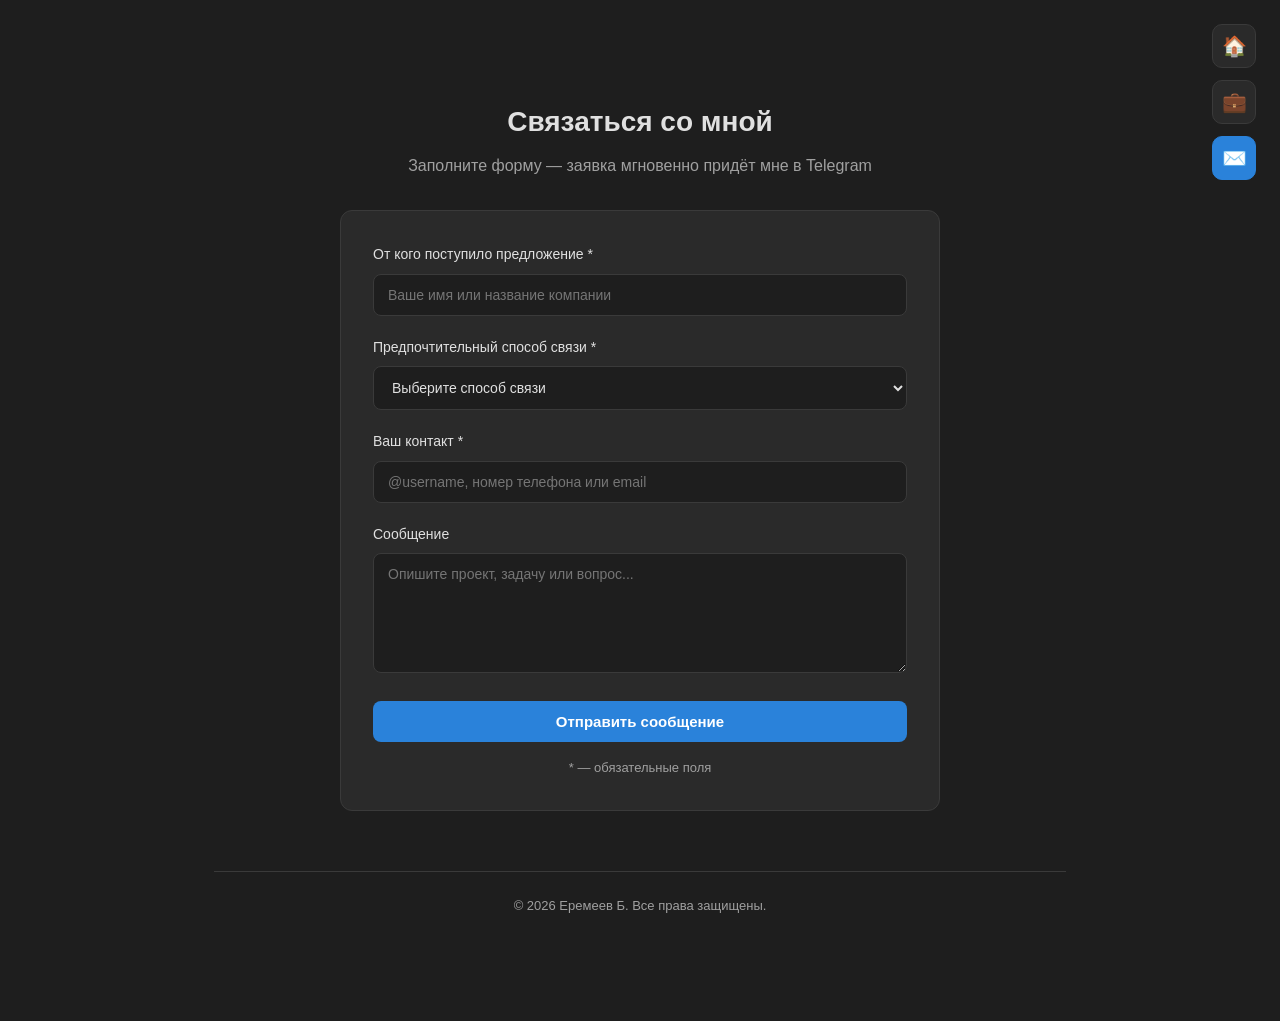
==== contact.html @ 94fbabbf "Frontend: portfolio site" ====
<!DOCTYPE html>
<html lang="ru">
<head>
  <meta charset="UTF-8">
  <meta name="viewport" content="width=device-width, initial-scale=1.0">
  <title>Связаться — Портфолио</title>
  <link rel="stylesheet" href="css/style.css">
</head>
<body>

  <nav class="nav">
    <a href="index.html" class="nav-item">
      <span class="nav-label">Главная</span>
      <span class="nav-icon">🏠</span>
    </a>
    <a href="works.html" class="nav-item">
      <span class="nav-label">Работы</span>
      <span class="nav-icon">💼</span>
    </a>
    <a href="contact.html" class="nav-item active">
      <span class="nav-label">Связаться</span>
      <span class="nav-icon">✉️</span>
    </a>
  </nav>

  <main class="container">
    <h1 class="page-title" style="text-align:center;">Связаться со мной</h1>
    <p class="page-subtitle" style="text-align:center;">Заполните форму — заявка мгновенно придёт мне в Telegram</p>

    <form class="contact-form" id="contactForm">
      <div class="form-group">
        <label for="name">От кого поступило предложение *</label>
        <input type="text" id="name" name="name"
               placeholder="Ваше имя или название компании" required maxlength="100">
      </div>

      <div class="form-group">
        <label for="method">Предпочтительный способ связи *</label>
        <select id="method" name="method" required>
          <option value="" disabled selected>Выберите способ связи</option>
          <option value="telegram">Telegram</option>
          <option value="max">Max</option>
          <option value="email">Email</option>
        </select>
      </div>

      <div class="form-group">
        <label for="contact">Ваш контакт *</label>
        <input type="text" id="contact" name="contact"
               placeholder="@username, номер телефона или email" required maxlength="200">
      </div>

      <div class="form-group">
        <label for="message">Сообщение</label>
        <textarea id="message" name="message"
                  placeholder="Опишите проект, задачу или вопрос..."
                  maxlength="2000"></textarea>
      </div>

      <button type="submit" class="btn btn-primary" id="submitBtn"
              style="width:100%; justify-content:center;">
        Отправить сообщение
      </button>

      <p class="form-note">* — обязательные поля</p>
    </form>

    <footer>© 2026 Еремеев Б. Все права защищены.</footer>
  </main>

  <div class="toast" id="toast"></div>

  <script src="js/main.js"></script>
</body>
</html>
---- css/style.css ----
/* css/style.css */
* {
  margin: 0;
  padding: 0;
  box-sizing: border-box;
}

:root {
  --bg: #1e1e1e;
  --bg-card: #2a2a2a;
  --text: #e0e0e0;
  --text-muted: #a0a0a0;
  --accent: #2a82da;
  --accent-hover: #3a92ea;
  --border: #3a3a3a;
}

body {
  font-family: 'Segoe UI', Arial, sans-serif;
  background: var(--bg);
  color: var(--text);
  line-height: 1.6;
  min-height: 100vh;
}

/* === Меню справа сверху === */
.nav {
  position: fixed;
  top: 24px;
  right: 24px;
  display: flex;
  flex-direction: column;
  gap: 12px;
  z-index: 100;
}

.nav-item {
  display: flex;
  align-items: center;
  justify-content: flex-end;
  gap: 0;
  text-decoration: none;
  color: var(--text);
  cursor: pointer;
  transition: gap 0.3s ease;
}

/* При наведении — иконка отодвигается влево, появляется текст */
.nav-item:hover {
  gap: 10px;
}

.nav-item .nav-label {
  opacity: 0;
  transform: translateX(10px);
  transition: opacity 0.3s ease, transform 0.3s ease;
  font-size: 14px;
  white-space: nowrap;
  background: var(--bg-card);
  padding: 4px 10px;
  border-radius: 6px;
  border: 1px solid var(--border);
}

.nav-item:hover .nav-label {
  opacity: 1;
  transform: translateX(0);
}

.nav-icon {
  width: 44px;
  height: 44px;
  display: flex;
  align-items: center;
  justify-content: center;
  background: var(--bg-card);
  border: 1px solid var(--border);
  border-radius: 10px;
  font-size: 20px;
  transition: background 0.3s ease, border-color 0.3s ease;
  flex-shrink: 0;
}

.nav-item:hover .nav-icon {
  background: var(--accent);
  border-color: var(--accent);
}

.nav-item.active .nav-icon {
  background: var(--accent);
  border-color: var(--accent);
}

/* === Контент === */
.container {
  max-width: 900px;
  margin: 0 auto;
  padding: 100px 24px 80px;
}

/* Главная */
.hero {
  display: flex;
  flex-direction: column;
  align-items: center;
  text-align: center;
  gap: 24px;
  padding-top: 40px;
}

.avatar {
  width: 160px;
  height: 160px;
  border-radius: 50%;
  object-fit: cover;
  border: 4px solid var(--accent);
  box-shadow: 0 0 30px rgba(42, 130, 218, 0.3);
}

.hero h1 {
  font-size: 32px;
  font-weight: 700;
}

.hero .subtitle {
  font-size: 18px;
  color: var(--accent);
  font-weight: 500;
}

.about-text {
  max-width: 700px;
  text-align: left;
  color: var(--text-muted);
  font-size: 15px;
  line-height: 1.8;
}

.about-text p {
  margin-bottom: 12px;
}

.skills {
  display: flex;
  flex-wrap: wrap;
  gap: 8px;
  justify-content: center;
  margin-top: 8px;
}

.skill-tag {
  background: var(--bg-card);
  border: 1px solid var(--border);
  padding: 6px 14px;
  border-radius: 20px;
  font-size: 13px;
  color: var(--text);
}

/* Кнопки */
.buttons {
  display: flex;
  gap: 16px;
  flex-wrap: wrap;
  justify-content: center;
  margin-top: 24px;
}

.btn {
  display: inline-flex;
  align-items: center;
  gap: 8px;
  padding: 12px 24px;
  border-radius: 8px;
  text-decoration: none;
  font-weight: 600;
  font-size: 15px;
  border: none;
  cursor: pointer;
  transition: transform 0.2s ease, background 0.3s ease, box-shadow 0.3s ease;
}

.btn-primary {
  background: var(--accent);
  color: white;
}

.btn-primary:hover {
  background: var(--accent-hover);
  transform: translateY(-2px);
  box-shadow: 0 8px 20px rgba(42, 130, 218, 0.3);
}

.btn-outline {
  background: transparent;
  color: var(--text);
  border: 1px solid var(--border);
}

.btn-outline:hover {
  border-color: var(--accent);
  color: var(--accent);
  transform: translateY(-2px);
}

/* === Работы === */
.page-title {
  font-size: 28px;
  margin-bottom: 8px;
}

.page-subtitle {
  color: var(--text-muted);
  margin-bottom: 32px;
}

.projects {
  display: grid;
  grid-template-columns: 1fr;
  gap: 24px;
}

.project-card {
  background: var(--bg-card);
  border: 1px solid var(--border);
  border-radius: 12px;
  padding: 24px;
  transition: transform 0.2s ease, border-color 0.3s ease;
}

.project-card:hover {
  transform: translateY(-4px);
  border-color: var(--accent);
}

.project-card h3 {
  font-size: 20px;
  margin-bottom: 8px;
}

.project-card .project-desc {
  color: var(--text-muted);
  font-size: 14px;
  margin-bottom: 16px;
}

.project-tech {
  display: flex;
  flex-wrap: wrap;
  gap: 6px;
  margin-bottom: 16px;
}

.tech-tag {
  background: rgba(42, 130, 218, 0.15);
  color: var(--accent);
  padding: 4px 10px;
  border-radius: 6px;
  font-size: 12px;
  font-weight: 500;
}

.project-links {
  display: flex;
  gap: 12px;
  flex-wrap: wrap;
}

.project-links .btn {
  padding: 8px 16px;
  font-size: 13px;
}

.project-image {
  width: 100%;
  border-radius: 8px;
  margin-bottom: 16px;
  border: 1px solid var(--border);
}

/* === Контакты === */
.contact-form {
  background: var(--bg-card);
  border: 1px solid var(--border);
  border-radius: 12px;
  padding: 32px;
  max-width: 600px;
  margin: 0 auto;
}

.form-group {
  margin-bottom: 20px;
}

.form-group label {
  display: block;
  margin-bottom: 8px;
  font-size: 14px;
  color: var(--text);
  font-weight: 500;
}

.form-group input,
.form-group select,
.form-group textarea {
  width: 100%;
  padding: 12px 14px;
  background: var(--bg);
  border: 1px solid var(--border);
  border-radius: 8px;
  color: var(--text);
  font-size: 14px;
  font-family: inherit;
  transition: border-color 0.3s ease;
}

.form-group input:focus,
.form-group select:focus,
.form-group textarea:focus {
  outline: none;
  border-color: var(--accent);
}

.form-group textarea {
  resize: vertical;
  min-height: 120px;
}

.form-group select {
  cursor: pointer;
}

.form-note {
  font-size: 13px;
  color: var(--text-muted);
  margin-top: 16px;
  text-align: center;
}

/* Уведомление */
.toast {
  position: fixed;
  bottom: 24px;
  left: 50%;
  transform: translateX(-50%) translateY(100px);
  background: var(--accent);
  color: white;
  padding: 14px 24px;
  border-radius: 8px;
  font-size: 14px;
  font-weight: 500;
  opacity: 0;
  transition: all 0.4s ease;
  z-index: 200;
}

.toast.show {
  transform: translateX(-50%) translateY(0);
  opacity: 1;
}

/* Футер */
footer {
  text-align: center;
  padding: 24px;
  color: var(--text-muted);
  font-size: 13px;
  border-top: 1px solid var(--border);
  margin-top: 60px;
}

/* Адаптив */
@media (max-width: 600px) {
  .nav {
    top: 12px;
    right: 12px;
    flex-direction: row;
  }
  .nav-item:hover {
    gap: 0;
  }
  .nav-item .nav-label {
    display: none;
  }
  .container {
    padding: 80px 16px 60px;
  }
  .hero h1 { font-size: 24px; }
  .avatar { width: 120px; height: 120px; }
}
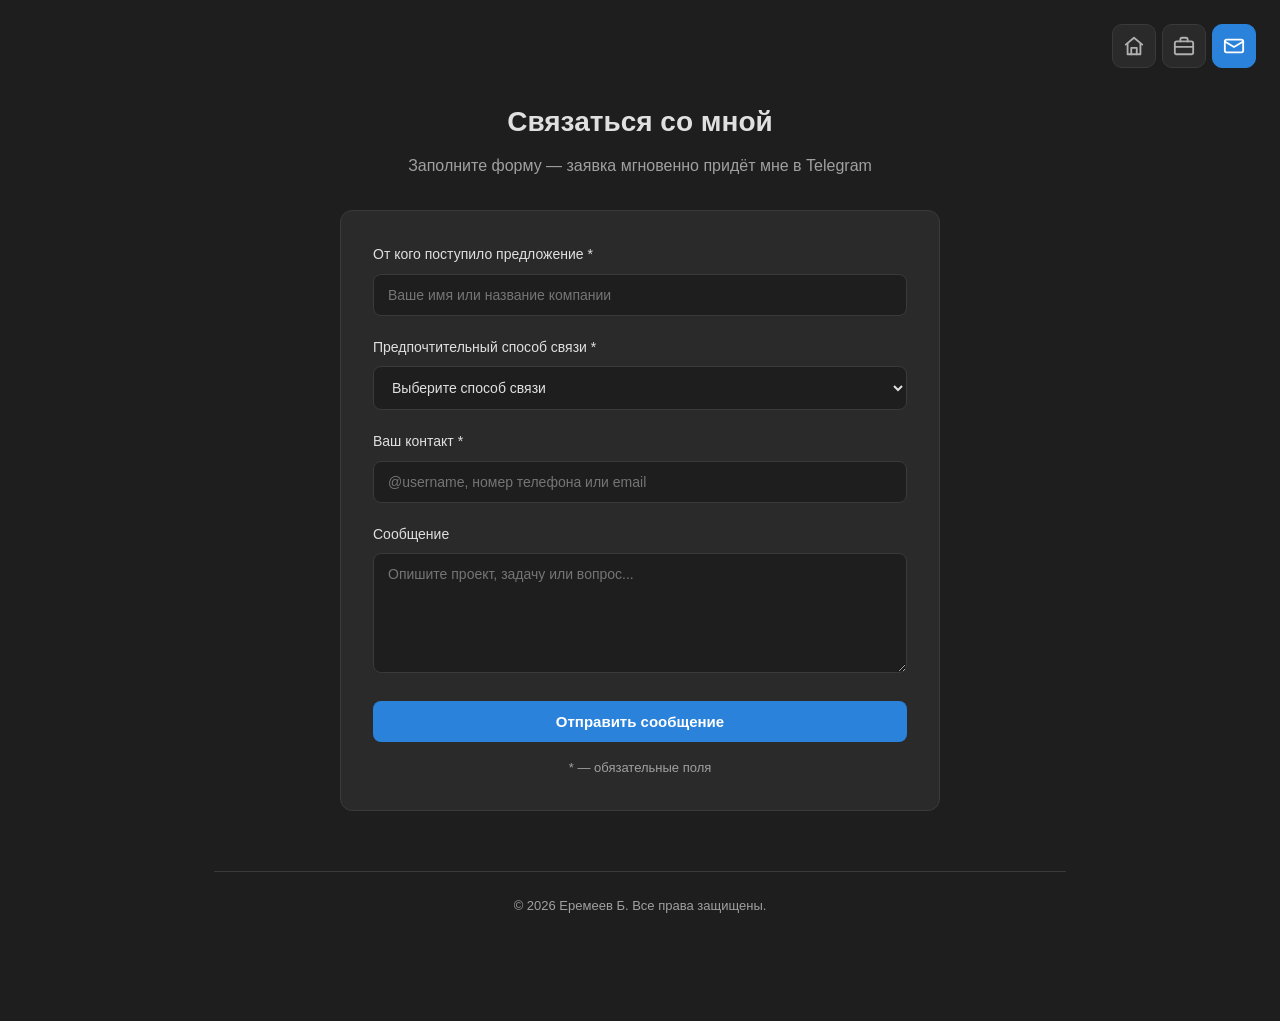
==== commit e3af3cba: "Update works layout: horizontal cards, remove excel screenshot, fix nav" ====
--- a/contact.html
+++ b/contact.html
@@ -10,16 +10,33 @@
 
   <nav class="nav">
     <a href="index.html" class="nav-item">
+      <span class="nav-icon">
+        <svg viewBox="0 0 24 24" xmlns="http://www.w3.org/2000/svg">
+          <path d="M3 10.5L12 3l9 7.5"/>
+          <path d="M5 9.5V21h14V9.5"/>
+          <path d="M9 21V14h6v7"/>
+        </svg>
+      </span>
       <span class="nav-label">Главная</span>
-      <span class="nav-icon">🏠</span>
     </a>
     <a href="works.html" class="nav-item">
+      <span class="nav-icon">
+        <svg viewBox="0 0 24 24" xmlns="http://www.w3.org/2000/svg">
+          <rect x="2" y="7" width="20" height="14" rx="2"/>
+          <path d="M8 7V5a2 2 0 0 1 2-2h4a2 2 0 0 1 2 2v2"/>
+          <path d="M2 13h20"/>
+        </svg>
+      </span>
       <span class="nav-label">Работы</span>
-      <span class="nav-icon">💼</span>
     </a>
     <a href="contact.html" class="nav-item active">
+      <span class="nav-icon">
+        <svg viewBox="0 0 24 24" xmlns="http://www.w3.org/2000/svg">
+          <rect x="2" y="5" width="20" height="14" rx="2"/>
+          <path d="M2 7l10 6 10-6"/>
+        </svg>
+      </span>
       <span class="nav-label">Связаться</span>
-      <span class="nav-icon">✉️</span>
     </a>
   </nav>
 
--- a/css/style.css
+++ b/css/style.css
@@ -29,42 +29,44 @@
   top: 24px;
   right: 24px;
   display: flex;
+  flex-direction: row;
+  gap: 6px;
+  z-index: 100;
+}
+
+.nav-item {
+  position: relative;
+  display: flex;
   flex-direction: column;
-  gap: 12px;
-  z-index: 100;
-}
-
-.nav-item {
-  display: flex;
   align-items: center;
-  justify-content: flex-end;
-  gap: 0;
+  justify-content: center;
   text-decoration: none;
   color: var(--text);
   cursor: pointer;
-  transition: gap 0.3s ease;
-}
-
-/* При наведении — иконка отодвигается влево, появляется текст */
-.nav-item:hover {
-  gap: 10px;
-}
-
+}
+
+/* Текст снизу от иконки */
 .nav-item .nav-label {
-  opacity: 0;
-  transform: translateX(10px);
-  transition: opacity 0.3s ease, transform 0.3s ease;
-  font-size: 14px;
+  position: absolute;
+  top: 100%;
+  left: 50%;
+  transform: translate(-50%, -6px);
+  margin-top: 8px;
+  font-size: 12px;
   white-space: nowrap;
   background: var(--bg-card);
   padding: 4px 10px;
   border-radius: 6px;
   border: 1px solid var(--border);
+  color: var(--text);
+  opacity: 0;
+  pointer-events: none;
+  transition: opacity 0.3s ease, transform 0.3s ease;
 }
 
 .nav-item:hover .nav-label {
   opacity: 1;
-  transform: translateX(0);
+  transform: translate(-50%, 0);
 }
 
 .nav-icon {
@@ -76,19 +78,31 @@
   background: var(--bg-card);
   border: 1px solid var(--border);
   border-radius: 10px;
-  font-size: 20px;
-  transition: background 0.3s ease, border-color 0.3s ease;
+  transition: background 0.3s ease, border-color 0.3s ease, color 0.3s ease;
   flex-shrink: 0;
+  color: #b0b0b0;
+}
+
+.nav-icon svg {
+  width: 22px;
+  height: 22px;
+  stroke: currentColor;
+  fill: none;
+  stroke-width: 2;
+  stroke-linecap: round;
+  stroke-linejoin: round;
 }
 
 .nav-item:hover .nav-icon {
   background: var(--accent);
   border-color: var(--accent);
+  color: #ffffff;
 }
 
 .nav-item.active .nav-icon {
   background: var(--accent);
   border-color: var(--accent);
+  color: #ffffff;
 }
 
 /* === Контент === */
@@ -138,6 +152,10 @@
 
 .about-text p {
   margin-bottom: 12px;
+}
+
+.about-text strong {
+  color: var(--text);
 }
 
 .skills {
@@ -224,13 +242,43 @@
   background: var(--bg-card);
   border: 1px solid var(--border);
   border-radius: 12px;
-  padding: 24px;
+  overflow: hidden;
   transition: transform 0.2s ease, border-color 0.3s ease;
 }
 
 .project-card:hover {
   transform: translateY(-4px);
   border-color: var(--accent);
+}
+
+/* Горизонтальная раскладка: слева скрин, справа текст */
+.project-layout {
+  display: flex;
+  gap: 20px;
+  padding: 20px;
+  align-items: flex-start;
+}
+
+.project-image-col {
+  flex: 0 0 320px;
+  max-width: 320px;
+}
+
+.project-main-image {
+  width: 100%;
+  height: 200px;
+  object-fit: cover;
+  border-radius: 8px;
+  border: 1px solid var(--border);
+  background: #181818;
+  display: block;
+}
+
+.project-body {
+  flex: 1;
+  display: flex;
+  flex-direction: column;
+  padding: 0;
 }
 
 .project-card h3 {
@@ -264,6 +312,7 @@
   display: flex;
   gap: 12px;
   flex-wrap: wrap;
+  margin-top: auto;
 }
 
 .project-links .btn {
@@ -271,11 +320,78 @@
   font-size: 13px;
 }
 
-.project-image {
+/* Развёрнутая часть проекта */
+.project-details {
+  max-height: 0;
+  overflow: hidden;
+  transition: max-height 0.5s ease;
+}
+
+.project-details.expanded {
+  max-height: 2000px;
+}
+
+.project-details-inner {
+  padding: 16px 24px 24px;
+  border-top: 1px solid var(--border);
+  margin-top: 0;
+}
+
+.project-details-inner h4 {
+  font-size: 16px;
+  margin-bottom: 12px;
+  color: var(--accent);
+  margin-top: 16px;
+}
+
+.project-details-inner h4:first-child {
+  margin-top: 0;
+}
+
+.project-details-inner p {
+  color: var(--text-muted);
+  font-size: 14px;
+  margin-bottom: 16px;
+}
+
+.gallery {
+  display: grid;
+  grid-template-columns: repeat(auto-fit, minmax(200px, 1fr));
+  gap: 12px;
+  margin-top: 12px;
+}
+
+.gallery img {
   width: 100%;
+  height: 160px;
+  object-fit: cover;
   border-radius: 8px;
-  margin-bottom: 16px;
-  border: 1px solid var(--border);
+  border: 1px solid var(--border);
+  cursor: pointer;
+  transition: transform 0.2s ease, border-color 0.3s ease;
+}
+
+.gallery img:hover {
+  transform: scale(1.03);
+  border-color: var(--accent);
+}
+
+/* Карточка проекта без картинки (вертикальная) */
+.project-card--no-image .project-body {
+  padding: 24px;
+}
+
+.project-card--no-image h3 {
+  margin-bottom: 12px;
+}
+
+.project-details-inner code {
+  background: #181818;
+  color: var(--accent);
+  padding: 2px 6px;
+  border-radius: 4px;
+  font-family: 'Consolas', monospace;
+  font-size: 13px;
 }
 
 /* === Контакты === */
@@ -352,6 +468,7 @@
   opacity: 0;
   transition: all 0.4s ease;
   z-index: 200;
+  pointer-events: none;
 }
 
 .toast.show {
@@ -369,15 +486,27 @@
   margin-top: 60px;
 }
 
-/* Адаптив */
+/* === Адаптив === */
+@media (max-width: 700px) {
+  .project-layout {
+    flex-direction: column;
+  }
+  .project-image-col {
+    flex: 0 0 auto;
+    max-width: 100%;
+    width: 100%;
+  }
+  .project-main-image {
+    height: 200px;
+  }
+}
+
 @media (max-width: 600px) {
   .nav {
     top: 12px;
     right: 12px;
     flex-direction: row;
-  }
-  .nav-item:hover {
-    gap: 0;
+    gap: 6px;
   }
   .nav-item .nav-label {
     display: none;
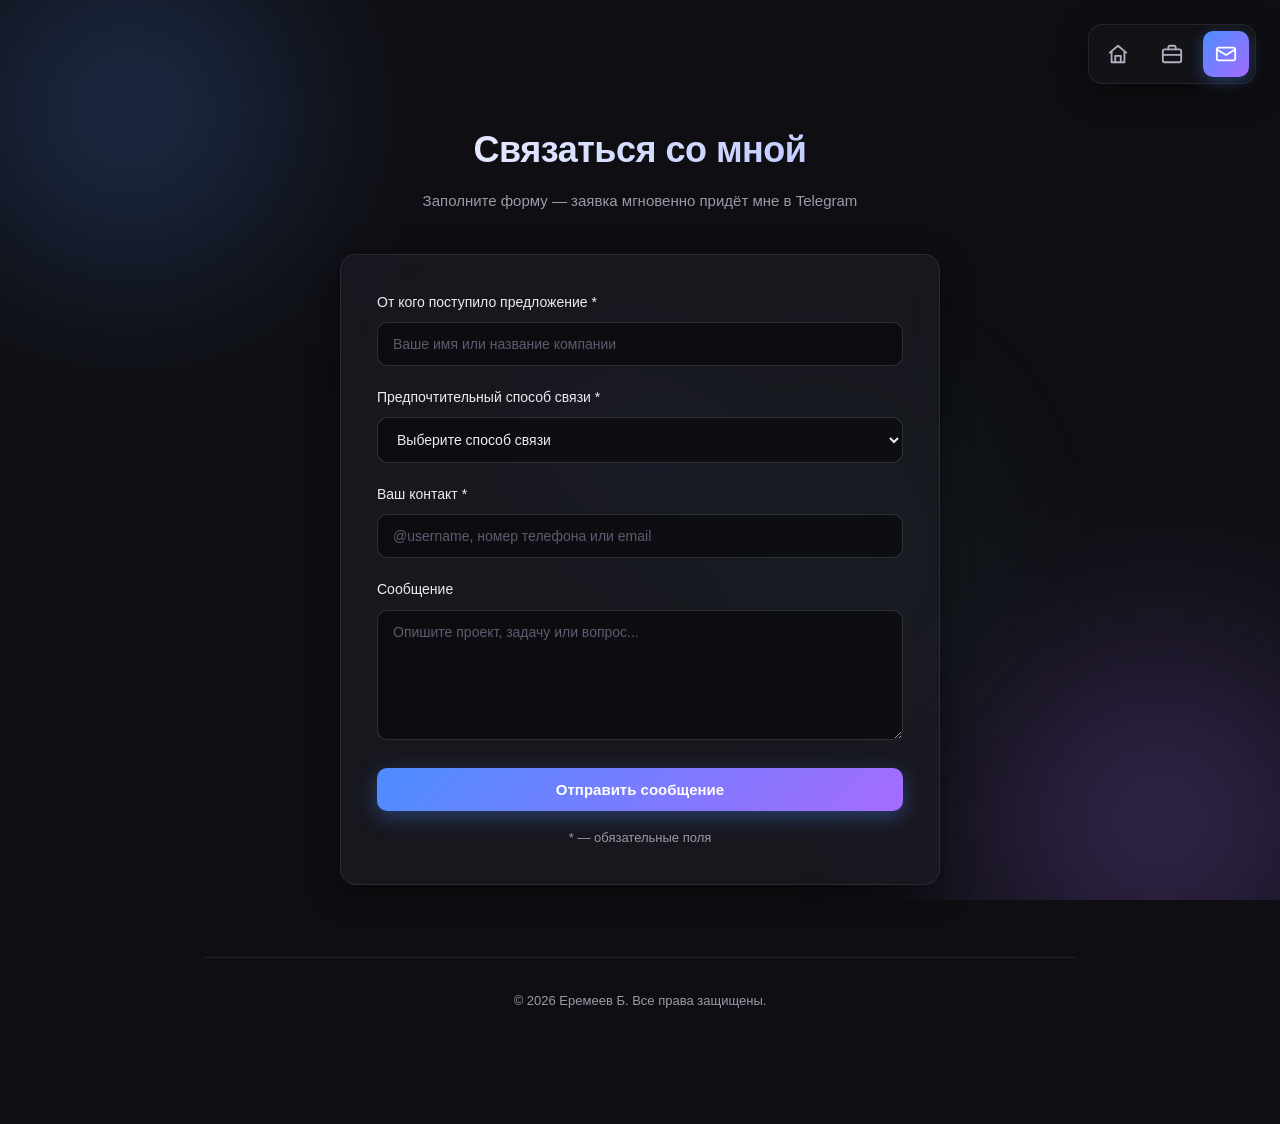
==== commit 248af0e6: "feat: редизайн сайта + проект Gesture App + картинки проектов 1:1" ====
--- a/contact.html
+++ b/contact.html
@@ -7,6 +7,14 @@
   <link rel="stylesheet" href="css/style.css">
 </head>
 <body>
+
+  <div class="bg-orbs">
+    <span class="orb orb-1"></span>
+    <span class="orb orb-2"></span>
+    <span class="orb orb-3"></span>
+  </div>
+
+  <div class="cursor-glow" id="cursorGlow"></div>
 
   <nav class="nav">
     <a href="index.html" class="nav-item">
@@ -41,10 +49,12 @@
   </nav>
 
   <main class="container">
-    <h1 class="page-title" style="text-align:center;">Связаться со мной</h1>
-    <p class="page-subtitle" style="text-align:center;">Заполните форму — заявка мгновенно придёт мне в Telegram</p>
+    <header class="page-header reveal">
+      <h1 class="page-title">Связаться со мной</h1>
+      <p class="page-subtitle">Заполните форму — заявка мгновенно придёт мне в Telegram</p>
+    </header>
 
-    <form class="contact-form" id="contactForm">
+    <form class="contact-form reveal" id="contactForm" novalidate>
       <div class="form-group">
         <label for="name">От кого поступило предложение *</label>
         <input type="text" id="name" name="name"
@@ -74,9 +84,8 @@
                   maxlength="2000"></textarea>
       </div>
 
-      <button type="submit" class="btn btn-primary" id="submitBtn"
-              style="width:100%; justify-content:center;">
-        Отправить сообщение
+      <button type="submit" class="btn btn-primary btn-block" id="submitBtn">
+        <span class="btn-text">Отправить сообщение</span>
       </button>
 
       <p class="form-note">* — обязательные поля</p>
@@ -86,6 +95,7 @@
   </main>
 
   <div class="toast" id="toast"></div>
+  <button class="to-top" id="toTop" aria-label="Наверх">↑</button>
 
   <script src="js/main.js"></script>
 </body>
--- a/css/style.css
+++ b/css/style.css
@@ -1,4 +1,4 @@
-/* css/style.css */
+/* === Базовые стили === */
 * {
   margin: 0;
   padding: 0;
@@ -6,22 +6,91 @@
 }
 
 :root {
-  --bg: #1e1e1e;
-  --bg-card: #2a2a2a;
-  --text: #e0e0e0;
-  --text-muted: #a0a0a0;
-  --accent: #2a82da;
-  --accent-hover: #3a92ea;
-  --border: #3a3a3a;
-}
+  --bg: #0f0f13;
+  --bg-soft: #16161c;
+  --bg-card: rgba(28, 28, 36, 0.7);
+  --bg-card-solid: #1c1c24;
+  --text: #ececf2;
+  --text-muted: #9a9aab;
+  --accent: #4d8dff;
+  --accent-2: #a56bff;
+  --accent-hover: #6a9dff;
+  --border: rgba(255, 255, 255, 0.08);
+  --border-strong: rgba(255, 255, 255, 0.14);
+  --glow: rgba(77, 141, 255, 0.35);
+  --radius: 16px;
+  --radius-sm: 10px;
+  --shadow: 0 8px 32px rgba(0, 0, 0, 0.45);
+  --shadow-hover: 0 20px 48px rgba(0, 0, 0, 0.6);
+  --transition: 0.3s cubic-bezier(0.2, 0.8, 0.2, 1);
+}
+
+html { scroll-behavior: smooth; }
 
 body {
-  font-family: 'Segoe UI', Arial, sans-serif;
+  font-family: 'Segoe UI', 'Inter', Arial, sans-serif;
   background: var(--bg);
   color: var(--text);
-  line-height: 1.6;
+  line-height: 1.65;
   min-height: 100vh;
-}
+  overflow-x: hidden;
+  position: relative;
+  -webkit-font-smoothing: antialiased;
+}
+
+::selection { background: var(--accent); color: #fff; }
+
+/* === Анимированные фоновые блики === */
+.bg-orbs {
+  position: fixed;
+  inset: 0;
+  pointer-events: none;
+  z-index: 0;
+  overflow: hidden;
+}
+.orb {
+  position: absolute;
+  border-radius: 50%;
+  filter: blur(90px);
+  opacity: 0.35;
+  animation: float 18s ease-in-out infinite;
+}
+.orb-1 {
+  width: 460px; height: 460px;
+  background: radial-gradient(circle, var(--accent), transparent 70%);
+  top: -120px; left: -100px;
+}
+.orb-2 {
+  width: 520px; height: 520px;
+  background: radial-gradient(circle, var(--accent-2), transparent 70%);
+  bottom: -180px; right: -140px;
+  animation-delay: -6s;
+}
+.orb-3 {
+  width: 360px; height: 360px;
+  background: radial-gradient(circle, #2dd4bf, transparent 70%);
+  top: 40%; left: 50%;
+  opacity: 0.18;
+  animation-delay: -12s;
+}
+@keyframes float {
+  0%, 100% { transform: translate(0, 0) scale(1); }
+  33% { transform: translate(40px, -30px) scale(1.08); }
+  66% { transform: translate(-30px, 30px) scale(0.95); }
+}
+
+/* === Свечение за курсором === */
+.cursor-glow {
+  position: fixed;
+  width: 320px; height: 320px;
+  border-radius: 50%;
+  background: radial-gradient(circle, rgba(77, 141, 255, 0.10), transparent 65%);
+  pointer-events: none;
+  transform: translate(-50%, -50%);
+  transition: opacity 0.3s ease;
+  z-index: 1;
+}
+@media (pointer: coarse) { .cursor-glow { display: none; } }
 
 /* === Меню справа сверху === */
 .nav {
@@ -30,14 +99,20 @@
   right: 24px;
   display: flex;
   flex-direction: row;
-  gap: 6px;
+  gap: 8px;
   z-index: 100;
+  padding: 6px;
+  background: rgba(22, 22, 28, 0.55);
+  backdrop-filter: blur(16px);
+  -webkit-backdrop-filter: blur(16px);
+  border: 1px solid var(--border);
+  border-radius: 14px;
+  box-shadow: var(--shadow);
 }
 
 .nav-item {
   position: relative;
   display: flex;
-  flex-direction: column;
   align-items: center;
   justify-content: center;
   text-decoration: none;
@@ -45,7 +120,6 @@
   cursor: pointer;
 }
 
-/* Текст снизу от иконки */
 .nav-item .nav-label {
   position: absolute;
   top: 100%;
@@ -54,7 +128,7 @@
   margin-top: 8px;
   font-size: 12px;
   white-space: nowrap;
-  background: var(--bg-card);
+  background: var(--bg-card-solid);
   padding: 4px 10px;
   border-radius: 6px;
   border: 1px solid var(--border);
@@ -70,17 +144,15 @@
 }
 
 .nav-icon {
-  width: 44px;
-  height: 44px;
+  width: 46px;
+  height: 46px;
   display: flex;
   align-items: center;
   justify-content: center;
-  background: var(--bg-card);
-  border: 1px solid var(--border);
+  background: transparent;
   border-radius: 10px;
-  transition: background 0.3s ease, border-color 0.3s ease, color 0.3s ease;
-  flex-shrink: 0;
-  color: #b0b0b0;
+  transition: background var(--transition), color var(--transition), transform var(--transition);
+  color: #b0b0c0;
 }
 
 .nav-icon svg {
@@ -94,52 +166,106 @@
 }
 
 .nav-item:hover .nav-icon {
-  background: var(--accent);
-  border-color: var(--accent);
+  background: rgba(77, 141, 255, 0.14);
+  color: #fff;
+  transform: translateY(-1px);
+}
+
+.nav-item.active .nav-icon {
+  background: linear-gradient(135deg, var(--accent), var(--accent-2));
   color: #ffffff;
-}
-
-.nav-item.active .nav-icon {
-  background: var(--accent);
-  border-color: var(--accent);
-  color: #ffffff;
-}
-
-/* === Контент === */
+  box-shadow: 0 4px 16px var(--glow);
+}
+
+/* === Контейнер === */
 .container {
-  max-width: 900px;
+  position: relative;
+  z-index: 2;
+  max-width: 920px;
   margin: 0 auto;
-  padding: 100px 24px 80px;
-}
-
-/* Главная */
+  padding: 120px 24px 80px;
+}
+
+/* === Hero === */
 .hero {
   display: flex;
   flex-direction: column;
   align-items: center;
   text-align: center;
-  gap: 24px;
-  padding-top: 40px;
-}
+  gap: 20px;
+  padding-top: 20px;
+}
+
+.avatar-wrap {
+  position: relative;
+  width: 172px;
+  height: 172px;
+  display: flex;
+  align-items: center;
+  justify-content: center;
+}
+.avatar-ring {
+  position: absolute;
+  inset: 0;
+  border-radius: 50%;
+  background: conic-gradient(from 0deg, var(--accent), var(--accent-2), #2dd4bf, var(--accent));
+  animation: spin 8s linear infinite;
+  filter: blur(2px);
+  opacity: 0.9;
+}
+@keyframes spin { to { transform: rotate(360deg); } }
 
 .avatar {
+  position: relative;
   width: 160px;
   height: 160px;
   border-radius: 50%;
   object-fit: cover;
-  border: 4px solid var(--accent);
-  box-shadow: 0 0 30px rgba(42, 130, 218, 0.3);
-}
-
-.hero h1 {
-  font-size: 32px;
-  font-weight: 700;
+  border: 4px solid var(--bg);
+  z-index: 1;
+  transition: transform 0.4s ease;
+}
+.avatar:hover { transform: scale(1.04); }
+
+.hero-badge {
+  display: inline-block;
+  font-size: 13px;
+  color: #4ade80;
+  background: rgba(74, 222, 128, 0.08);
+  border: 1px solid rgba(74, 222, 128, 0.25);
+  padding: 6px 14px;
+  border-radius: 20px;
+  animation: pulse 2s ease-in-out infinite;
+}
+@keyframes pulse {
+  0%, 100% { box-shadow: 0 0 0 0 rgba(74, 222, 128, 0.3); }
+  50% { box-shadow: 0 0 0 8px rgba(74, 222, 128, 0); }
+}
+
+.hero-title {
+  font-size: 42px;
+  font-weight: 800;
+  letter-spacing: -1px;
+}
+
+.gradient-text {
+  background: linear-gradient(120deg, var(--accent), var(--accent-2), #2dd4bf);
+  -webkit-background-clip: text;
+  background-clip: text;
+  color: transparent;
+  background-size: 200% auto;
+  animation: gradientShift 5s ease infinite;
+}
+@keyframes gradientShift {
+  0%, 100% { background-position: 0% 50%; }
+  50% { background-position: 100% 50%; }
 }
 
 .hero .subtitle {
   font-size: 18px;
   color: var(--accent);
   font-weight: 500;
+  min-height: 28px;
 }
 
 .about-text {
@@ -147,17 +273,52 @@
   text-align: left;
   color: var(--text-muted);
   font-size: 15px;
-  line-height: 1.8;
-}
-
-.about-text p {
-  margin-bottom: 12px;
-}
-
-.about-text strong {
-  color: var(--text);
-}
-
+  line-height: 1.85;
+}
+.about-text p { margin-bottom: 12px; }
+.about-text strong { color: var(--text); font-weight: 600; }
+
+/* === Статистика === */
+.stats {
+  display: flex;
+  gap: 16px;
+  flex-wrap: wrap;
+  justify-content: center;
+  margin: 12px 0;
+}
+.stat {
+  display: flex;
+  flex-direction: column;
+  align-items: center;
+  padding: 16px 28px;
+  background: var(--bg-card);
+  backdrop-filter: blur(12px);
+  -webkit-backdrop-filter: blur(12px);
+  border: 1px solid var(--border);
+  border-radius: var(--radius-sm);
+  min-width: 120px;
+  transition: transform var(--transition), border-color var(--transition);
+}
+.stat:hover {
+  transform: translateY(-3px);
+  border-color: var(--border-strong);
+}
+.stat-num {
+  font-size: 28px;
+  font-weight: 800;
+  background: linear-gradient(135deg, var(--accent), var(--accent-2));
+  -webkit-background-clip: text;
+  background-clip: text;
+  color: transparent;
+}
+.stat-label {
+  font-size: 12px;
+  color: var(--text-muted);
+  text-transform: uppercase;
+  letter-spacing: 0.06em;
+}
+
+/* === Навыки === */
 .skills {
   display: flex;
   flex-wrap: wrap;
@@ -165,113 +326,166 @@
   justify-content: center;
   margin-top: 8px;
 }
-
 .skill-tag {
   background: var(--bg-card);
   border: 1px solid var(--border);
-  padding: 6px 14px;
+  padding: 7px 16px;
   border-radius: 20px;
   font-size: 13px;
   color: var(--text);
-}
-
-/* Кнопки */
+  transition: transform var(--transition), border-color var(--transition), background var(--transition);
+}
+.skill-tag:hover {
+  transform: translateY(-2px) scale(1.04);
+  border-color: var(--accent);
+  background: rgba(77, 141, 255, 0.1);
+}
+
+/* === Кнопки === */
 .buttons {
   display: flex;
   gap: 16px;
   flex-wrap: wrap;
   justify-content: center;
-  margin-top: 24px;
+  margin-top: 16px;
 }
 
 .btn {
+  position: relative;
   display: inline-flex;
   align-items: center;
+  justify-content: center;
   gap: 8px;
-  padding: 12px 24px;
-  border-radius: 8px;
+  padding: 13px 26px;
+  border-radius: 10px;
   text-decoration: none;
   font-weight: 600;
   font-size: 15px;
   border: none;
   cursor: pointer;
-  transition: transform 0.2s ease, background 0.3s ease, box-shadow 0.3s ease;
+  overflow: hidden;
+  transition: transform var(--transition), box-shadow var(--transition), background var(--transition), color var(--transition);
 }
 
 .btn-primary {
-  background: var(--accent);
-  color: white;
-}
-
+  background: linear-gradient(135deg, var(--accent), var(--accent-2));
+  color: #fff;
+  box-shadow: 0 6px 20px var(--glow);
+}
 .btn-primary:hover {
-  background: var(--accent-hover);
   transform: translateY(-2px);
-  box-shadow: 0 8px 20px rgba(42, 130, 218, 0.3);
+  box-shadow: 0 12px 32px var(--glow);
 }
 
 .btn-outline {
   background: transparent;
   color: var(--text);
-  border: 1px solid var(--border);
-}
-
+  border: 1px solid var(--border-strong);
+}
 .btn-outline:hover {
   border-color: var(--accent);
   color: var(--accent);
   transform: translateY(-2px);
-}
-
-/* === Работы === */
+  background: rgba(77, 141, 255, 0.06);
+}
+
+.btn-block { width: 100%; }
+
+/* Ripple */
+.btn .ripple {
+  position: absolute;
+  border-radius: 50%;
+  background: rgba(255, 255, 255, 0.5);
+  transform: scale(0);
+  animation: rippleAnim 0.6s linear;
+  pointer-events: none;
+}
+@keyframes rippleAnim {
+  to { transform: scale(4); opacity: 0; }
+}
+
+/* === Заголовки страниц === */
+.page-header {
+  text-align: center;
+  margin-bottom: 40px;
+}
 .page-title {
-  font-size: 28px;
-  margin-bottom: 8px;
-}
-
+  font-size: 36px;
+  font-weight: 800;
+  letter-spacing: -0.5px;
+  margin-bottom: 10px;
+  background: linear-gradient(120deg, #fff, #a8b8ff);
+  -webkit-background-clip: text;
+  background-clip: text;
+  color: transparent;
+}
 .page-subtitle {
   color: var(--text-muted);
-  margin-bottom: 32px;
-}
-
+  font-size: 15px;
+}
+
+/* === Проекты === */
 .projects {
   display: grid;
   grid-template-columns: 1fr;
+  gap: 28px;
+}
+
+.project-card {
+  position: relative;
+  background: var(--bg-card);
+  backdrop-filter: blur(14px);
+  -webkit-backdrop-filter: blur(14px);
+  border: 1px solid var(--border);
+  border-radius: var(--radius);
+  overflow: hidden;
+  transition: transform var(--transition), border-color var(--transition), box-shadow var(--transition);
+}
+.project-card::before {
+  content: "";
+  position: absolute;
+  inset: 0;
+  border-radius: var(--radius);
+  padding: 1px;
+  background: linear-gradient(135deg, transparent 40%, rgba(77, 141, 255, 0.5), transparent 60%);
+  -webkit-mask: linear-gradient(#fff 0 0) content-box, linear-gradient(#fff 0 0);
+  -webkit-mask-composite: xor;
+  mask-composite: exclude;
+  opacity: 0;
+  transition: opacity var(--transition);
+  pointer-events: none;
+}
+.project-card:hover::before { opacity: 1; }
+
+.project-card:hover {
+  transform: translateY(-6px);
+  box-shadow: var(--shadow-hover);
+}
+
+.project-layout {
+  display: flex;
   gap: 24px;
-}
-
-.project-card {
-  background: var(--bg-card);
-  border: 1px solid var(--border);
-  border-radius: 12px;
-  overflow: hidden;
-  transition: transform 0.2s ease, border-color 0.3s ease;
-}
-
-.project-card:hover {
-  transform: translateY(-4px);
-  border-color: var(--accent);
-}
-
-/* Горизонтальная раскладка: слева скрин, справа текст */
-.project-layout {
-  display: flex;
-  gap: 20px;
-  padding: 20px;
+  padding: 24px;
   align-items: flex-start;
 }
 
+/* Все картинки проектов строго 1:1 */
 .project-image-col {
-  flex: 0 0 320px;
-  max-width: 320px;
-}
-
+  flex: 0 0 260px;
+  max-width: 260px;
+}
 .project-main-image {
   width: 100%;
-  height: 200px;
+  aspect-ratio: 1 / 1;
   object-fit: cover;
-  border-radius: 8px;
+  border-radius: 12px;
   border: 1px solid var(--border);
-  background: #181818;
+  background: #131319;
   display: block;
+  transition: transform 0.5s cubic-bezier(0.2, 0.8, 0.2, 1);
+}
+.project-card:hover .project-main-image {
+  transform: scale(1.03);
 }
 
 .project-body {
@@ -280,15 +494,14 @@
   flex-direction: column;
   padding: 0;
 }
-
 .project-card h3 {
-  font-size: 20px;
+  font-size: 21px;
   margin-bottom: 8px;
-}
-
+  font-weight: 700;
+}
 .project-card .project-desc {
   color: var(--text-muted);
-  font-size: 14px;
+  font-size: 14.5px;
   margin-bottom: 16px;
 }
 
@@ -296,16 +509,16 @@
   display: flex;
   flex-wrap: wrap;
   gap: 6px;
-  margin-bottom: 16px;
-}
-
+  margin-bottom: 18px;
+}
 .tech-tag {
-  background: rgba(42, 130, 218, 0.15);
-  color: var(--accent);
-  padding: 4px 10px;
-  border-radius: 6px;
+  background: rgba(77, 141, 255, 0.12);
+  color: #8cb3ff;
+  padding: 4px 11px;
+  border-radius: 7px;
   font-size: 12px;
   font-weight: 500;
+  border: 1px solid rgba(77, 141, 255, 0.18);
 }
 
 .project-links {
@@ -314,99 +527,126 @@
   flex-wrap: wrap;
   margin-top: auto;
 }
-
 .project-links .btn {
-  padding: 8px 16px;
-  font-size: 13px;
-}
-
-/* Развёрнутая часть проекта */
+  padding: 9px 18px;
+  font-size: 13.5px;
+}
+
+/* === Развёрнутая часть === */
 .project-details {
   max-height: 0;
   overflow: hidden;
-  transition: max-height 0.5s ease;
-}
-
-.project-details.expanded {
-  max-height: 2000px;
-}
+  transition: max-height 0.55s cubic-bezier(0.2, 0.8, 0.2, 1);
+}
+.project-details.expanded { max-height: 2400px; }
 
 .project-details-inner {
-  padding: 16px 24px 24px;
+  padding: 0 24px 24px;
   border-top: 1px solid var(--border);
-  margin-top: 0;
-}
-
+  margin-top: 4px;
+  padding-top: 20px;
+}
 .project-details-inner h4 {
   font-size: 16px;
-  margin-bottom: 12px;
+  margin-bottom: 10px;
   color: var(--accent);
-  margin-top: 16px;
-}
-
-.project-details-inner h4:first-child {
-  margin-top: 0;
-}
-
+  margin-top: 18px;
+}
+.project-details-inner h4:first-child { margin-top: 0; }
 .project-details-inner p {
   color: var(--text-muted);
   font-size: 14px;
-  margin-bottom: 16px;
-}
-
+  margin-bottom: 14px;
+  line-height: 1.8;
+}
+.project-details-inner strong { color: var(--text); }
+
+/* Галерея — все превью 1:1 */
 .gallery {
   display: grid;
-  grid-template-columns: repeat(auto-fit, minmax(200px, 1fr));
+  grid-template-columns: repeat(auto-fit, minmax(160px, 1fr));
   gap: 12px;
   margin-top: 12px;
 }
-
 .gallery img {
   width: 100%;
-  height: 160px;
+  aspect-ratio: 1 / 1;
   object-fit: cover;
-  border-radius: 8px;
+  border-radius: 10px;
   border: 1px solid var(--border);
+  cursor: zoom-in;
+  transition: transform 0.25s ease, border-color 0.3s ease, box-shadow 0.3s ease;
+}
+.gallery img:hover {
+  transform: scale(1.04);
+  border-color: var(--accent);
+  box-shadow: 0 8px 24px rgba(77, 141, 255, 0.2);
+}
+
+.project-card--no-image .project-body { padding: 26px; }
+.project-card--no-image h3 { margin-bottom: 12px; }
+
+.project-details-inner code {
+  background: #0c0c10;
+  color: #8cb3ff;
+  padding: 2px 7px;
+  border-radius: 5px;
+  font-family: 'Consolas', 'JetBrains Mono', monospace;
+  font-size: 13px;
+}
+
+/* === Lightbox === */
+.lightbox {
+  position: fixed;
+  inset: 0;
+  background: rgba(5, 5, 10, 0.92);
+  backdrop-filter: blur(8px);
+  -webkit-backdrop-filter: blur(8px);
+  display: flex;
+  align-items: center;
+  justify-content: center;
+  z-index: 1000;
+  opacity: 0;
+  pointer-events: none;
+  transition: opacity 0.3s ease;
+}
+.lightbox.show { opacity: 1; pointer-events: auto; }
+.lightbox img {
+  max-width: 90vw;
+  max-height: 88vh;
+  border-radius: 12px;
+  box-shadow: 0 20px 60px rgba(0, 0, 0, 0.8);
+  transform: scale(0.92);
+  transition: transform 0.3s ease;
+}
+.lightbox.show img { transform: scale(1); }
+.lightbox-close {
+  position: absolute;
+  top: 24px;
+  right: 32px;
+  font-size: 40px;
+  color: #fff;
   cursor: pointer;
-  transition: transform 0.2s ease, border-color 0.3s ease;
-}
-
-.gallery img:hover {
-  transform: scale(1.03);
-  border-color: var(--accent);
-}
-
-/* Карточка проекта без картинки (вертикальная) */
-.project-card--no-image .project-body {
-  padding: 24px;
-}
-
-.project-card--no-image h3 {
-  margin-bottom: 12px;
-}
-
-.project-details-inner code {
-  background: #181818;
-  color: var(--accent);
-  padding: 2px 6px;
-  border-radius: 4px;
-  font-family: 'Consolas', monospace;
-  font-size: 13px;
-}
-
-/* === Контакты === */
+  line-height: 1;
+  opacity: 0.7;
+  transition: opacity 0.2s ease, transform 0.2s ease;
+}
+.lightbox-close:hover { opacity: 1; transform: rotate(90deg); }
+
+/* === Контактная форма === */
 .contact-form {
   background: var(--bg-card);
+  backdrop-filter: blur(14px);
+  -webkit-backdrop-filter: blur(14px);
   border: 1px solid var(--border);
-  border-radius: 12px;
-  padding: 32px;
+  border-radius: var(--radius);
+  padding: 36px;
   max-width: 600px;
   margin: 0 auto;
-}
-
-.form-group {
-  margin-bottom: 20px;
-}
+  box-shadow: var(--shadow);
+}
+
+.form-group { margin-bottom: 20px; }
 
 .form-group label {
   display: block;
@@ -420,14 +660,14 @@
 .form-group select,
 .form-group textarea {
   width: 100%;
-  padding: 12px 14px;
-  background: var(--bg);
-  border: 1px solid var(--border);
-  border-radius: 8px;
+  padding: 13px 15px;
+  background: rgba(10, 10, 14, 0.7);
+  border: 1px solid var(--border-strong);
+  border-radius: 10px;
   color: var(--text);
   font-size: 14px;
   font-family: inherit;
-  transition: border-color 0.3s ease;
+  transition: border-color 0.3s ease, box-shadow 0.3s ease, background 0.3s ease;
 }
 
 .form-group input:focus,
@@ -435,16 +675,22 @@
 .form-group textarea:focus {
   outline: none;
   border-color: var(--accent);
+  box-shadow: 0 0 0 4px rgba(77, 141, 255, 0.12);
+  background: rgba(10, 10, 14, 0.9);
+}
+
+.form-group input::placeholder,
+.form-group textarea::placeholder {
+  color: #5c5c70;
 }
 
 .form-group textarea {
   resize: vertical;
-  min-height: 120px;
-}
-
-.form-group select {
-  cursor: pointer;
-}
+  min-height: 130px;
+}
+
+.form-group select { cursor: pointer; }
+.form-group select option { background: var(--bg-card-solid); color: var(--text); }
 
 .form-note {
   font-size: 13px;
@@ -453,67 +699,117 @@
   text-align: center;
 }
 
-/* Уведомление */
+/* === Toast === */
 .toast {
   position: fixed;
-  bottom: 24px;
+  bottom: 32px;
   left: 50%;
-  transform: translateX(-50%) translateY(100px);
+  transform: translateX(-50%) translateY(120px);
   background: var(--accent);
-  color: white;
-  padding: 14px 24px;
-  border-radius: 8px;
-  font-size: 14px;
+  color: #fff;
+  padding: 15px 28px;
+  border-radius: 12px;
+  font-size: 14.5px;
   font-weight: 500;
+  box-shadow: 0 12px 32px rgba(0, 0, 0, 0.4);
   opacity: 0;
-  transition: all 0.4s ease;
-  z-index: 200;
+  transition: all 0.4s cubic-bezier(0.2, 0.8, 0.2, 1);
+  z-index: 300;
   pointer-events: none;
-}
-
+  max-width: 90vw;
+}
 .toast.show {
   transform: translateX(-50%) translateY(0);
   opacity: 1;
 }
 
-/* Футер */
+/* === Кнопка "наверх" === */
+.to-top {
+  position: fixed;
+  bottom: 32px;
+  right: 32px;
+  width: 48px;
+  height: 48px;
+  border-radius: 50%;
+  border: 1px solid var(--border-strong);
+  background: var(--bg-card);
+  backdrop-filter: blur(12px);
+  -webkit-backdrop-filter: blur(12px);
+  color: var(--text);
+  font-size: 22px;
+  cursor: pointer;
+  display: flex;
+  align-items: center;
+  justify-content: center;
+  opacity: 0;
+  pointer-events: none;
+  transform: translateY(20px);
+  transition: all var(--transition);
+  z-index: 90;
+}
+.to-top.show {
+  opacity: 1;
+  pointer-events: auto;
+  transform: translateY(0);
+}
+.to-top:hover {
+  background: var(--accent);
+  border-color: var(--accent);
+  color: #fff;
+  transform: translateY(-3px);
+  box-shadow: 0 8px 24px var(--glow);
+}
+
+/* === Появление при скролле === */
+.reveal {
+  opacity: 0;
+  transform: translateY(30px);
+  transition: opacity 0.7s cubic-bezier(0.2, 0.8, 0.2, 1), transform 0.7s cubic-bezier(0.2, 0.8, 0.2, 1);
+}
+.reveal.visible {
+  opacity: 1;
+  transform: translateY(0);
+}
+
+/* === Футер === */
 footer {
   text-align: center;
-  padding: 24px;
+  padding: 32px 24px;
   color: var(--text-muted);
   font-size: 13px;
   border-top: 1px solid var(--border);
-  margin-top: 60px;
+  margin-top: 72px;
 }
 
 /* === Адаптив === */
 @media (max-width: 700px) {
-  .project-layout {
-    flex-direction: column;
-  }
+  .project-layout { flex-direction: column; }
   .project-image-col {
     flex: 0 0 auto;
     max-width: 100%;
     width: 100%;
   }
-  .project-main-image {
-    height: 200px;
-  }
+  .project-main-image { height: auto; }
+  .hero-title { font-size: 32px; }
+  .page-title { font-size: 28px; }
+  .stats { gap: 10px; }
+  .stat { padding: 12px 18px; min-width: 100px; }
 }
 
 @media (max-width: 600px) {
   .nav {
     top: 12px;
     right: 12px;
-    flex-direction: row;
-    gap: 6px;
+    padding: 4px;
   }
-  .nav-item .nav-label {
-    display: none;
-  }
-  .container {
-    padding: 80px 16px 60px;
-  }
-  .hero h1 { font-size: 24px; }
-  .avatar { width: 120px; height: 120px; }
+  .nav-item .nav-label { display: none; }
+  .nav-icon { width: 42px; height: 42px; }
+  .container { padding: 100px 16px 60px; }
+  .hero-title { font-size: 26px; }
+  .avatar-wrap { width: 140px; height: 140px; }
+  .avatar { width: 128px; height: 128px; }
+  .contact-form { padding: 24px; }
+  .project-layout { padding: 18px; }
+  .gallery { grid-template-columns: repeat(2, 1fr); }
+  .to-top { bottom: 20px; right: 20px; width: 44px; height: 44px; }
 }
